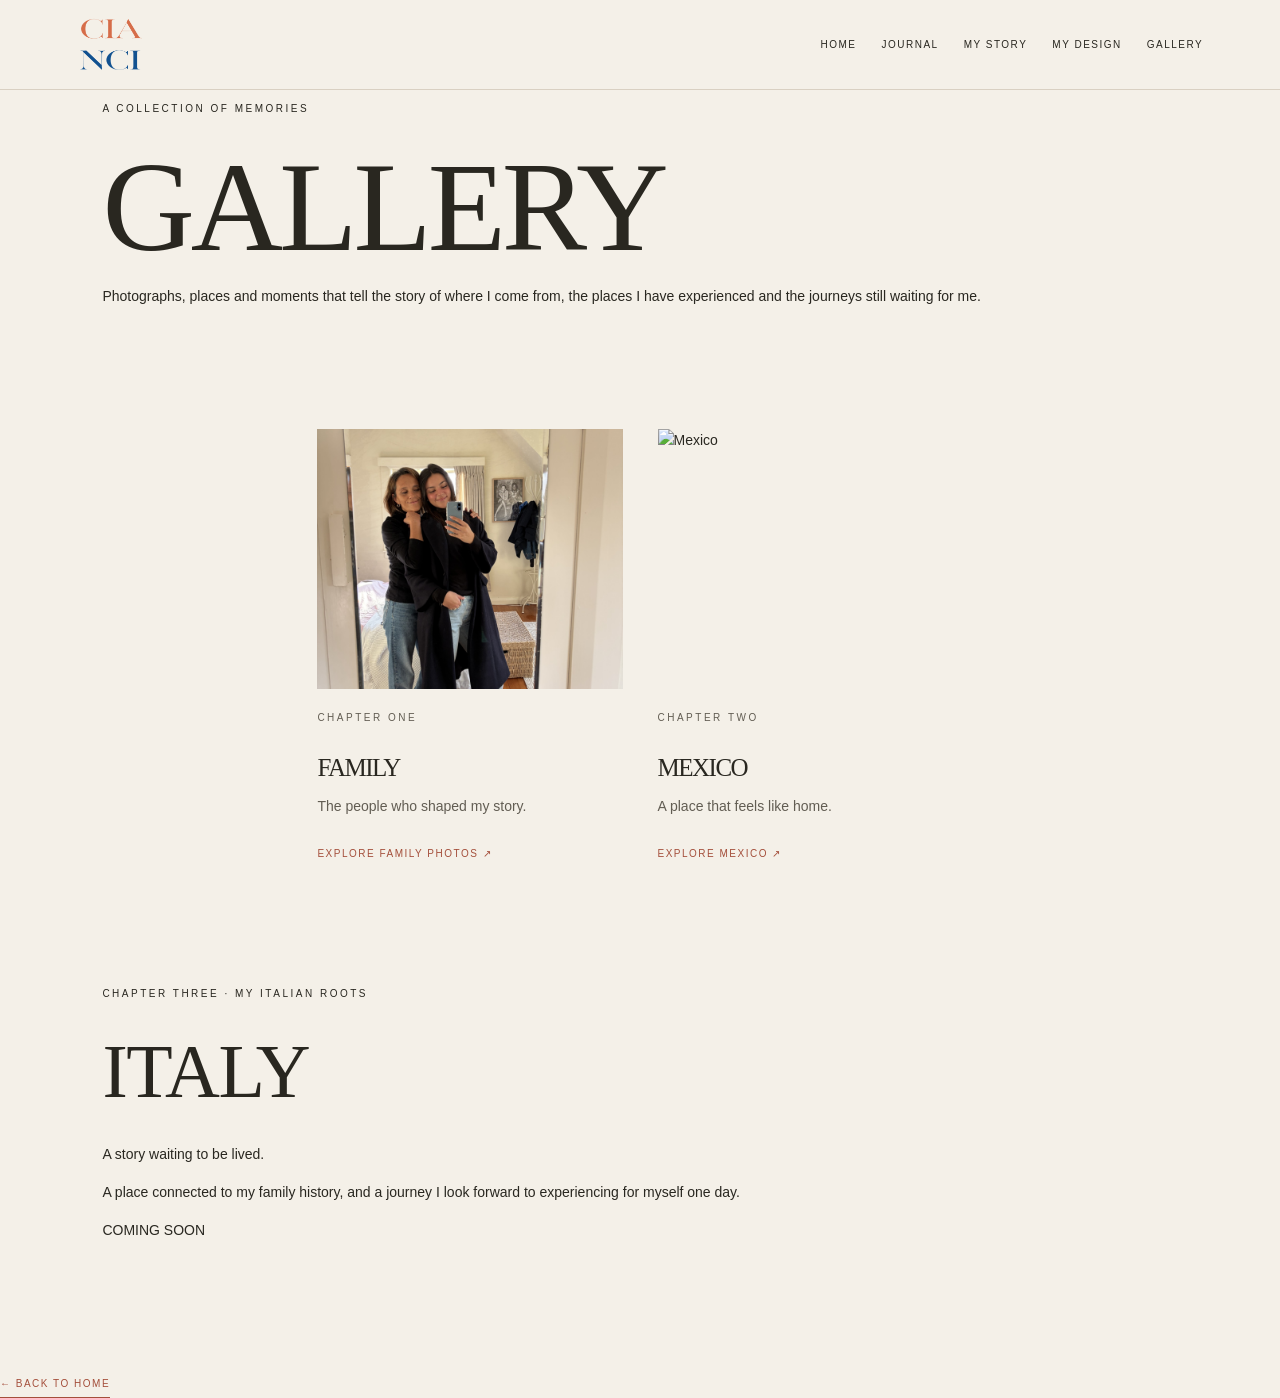
==== Valentina blog website/gallery.html @ 2d5ed2fd "Add files via upload" ====
<!DOCTYPE html>
<html lang="en">
<head>
    <meta charset="UTF-8">
    <meta name="viewport" content="width=device-width, initial-scale=1.0">
    <title>Gallery | Between Two Worlds</title>
    <link rel="stylesheet" href="style.css">
    <link rel="stylesheet" href="family-gallery.css">
</head>

<body>

<header>
    <a href="index.html" class="logo">
        <img src="between-two-worlds-logo-cropped.png" alt="Between Two Worlds logo">
    </a>

    <nav>
        <a href="index.html">HOME</a>
        <a href="index.html#journal">JOURNAL</a>
        <a href="index.html#about">MY STORY</a>
        <a href="index.html#ending">MY DESIGN</a>
        <a href="gallery.html">GALLERY</a>
    </nav>
</header>

<main class="gallery-page">

    <section class="gallery-intro">
        <p class="eyebrow">A COLLECTION OF MEMORIES</p>
        <h1>GALLERY</h1>
        <p>
            Photographs, places and moments that tell the story
            of where I come from, the places I have experienced
            and the journeys still waiting for me.
        </p>
    </section>

    <section class="gallery-collection">

        <a href="family.html" class="gallery-card">
            <div class="gallery-card-image">
                <img src="mum-and-me.jpg" alt="Family memories">
            </div>
            <p class="eyebrow">CHAPTER ONE</p>
            <h2>FAMILY</h2>
            <p>The people who shaped my story.</p>
            <span>EXPLORE FAMILY PHOTOS ↗</span>
        </a>

        <a href="mexico.html" class="gallery-card">
            <div class="gallery-card-image">
                <img src="IMG_7941.jpeg" alt="Mexico">
            </div>
            <p class="eyebrow">CHAPTER TWO</p>
            <h2>MEXICO</h2>
            <p>A place that feels like home.</p>
            <span>EXPLORE MEXICO ↗</span>
        </a>

    </section>

    <section class="italy-preview">
        <p class="eyebrow">CHAPTER THREE · MY ITALIAN ROOTS</p>
        <h2>ITALY</h2>
        <p class="italy-quote">A story waiting to be lived.</p>
        <p>
            A place connected to my family history, and a journey
            I look forward to experiencing for myself one day.
        </p>
        <span>COMING SOON</span>
    </section>

    <a href="index.html" class="back-link">← BACK TO HOME</a>

</main>

</body>
</html>
---- Valentina blog website/style.css ----
/* GENERAL STYLE */

* {
    box-sizing: border-box;
}

html {
    scroll-behavior: smooth;
}

body {
    margin: 0;
    padding: 0;
    background-color: #F4F0E8;
    color: #292720;
    font-family: Arial, sans-serif;
    font-size: 14px;
    line-height: 1.7;
}

a {
    color: inherit;
    text-decoration: none;
}

h1, h2, h3 {
    font-family: Georgia, "Times New Roman", serif;
    font-weight: normal;
}

em {
    color: #A44F3B;
    font-weight: normal;
}


/* HEADER / NAVIGATION */

header {
    padding: 16px 6%;
    display: flex;
    justify-content: space-between;
    align-items: center;
    border-bottom: 1px solid #D9D0C2;
}

/* PERSONAL LOGO */

.logo {
    display: inline-flex;
    align-items: center;
    flex-shrink: 0;
}

.logo img {
    display: block;
    width: 68px;
    height: auto;
    transition: opacity 0.3s ease;
}

.logo:hover img {
    opacity: 0.75;
}

/* NAVIGATION */

nav {
    display: flex;
    align-items: center;
    gap: 25px;
}

nav a {
    font-size: 10px;
    letter-spacing: 1.5px;
    transition: color 0.2s ease;
}

nav a:hover {
    color: #A44F3B;
}


/* HOMEPAGE INTRO */

.hero {
    padding: 85px 8% 60px;
}

.eyebrow,
.section-label {
    font-size: 10px;
    letter-spacing: 2.5px;
    text-transform: uppercase;
}

.eyebrow {
    margin-bottom: 28px;
}

h1 {
    font-size: clamp(60px, 10vw, 130px);
    line-height: 0.98;
    letter-spacing: -4px;
    margin: 0;
}

.hero-bottom {
    display: grid;
    grid-template-columns: 1fr 1fr;
    gap: 60px;
    align-items: start;
    margin-top: 40px;
}

.tagline {
    font-family: Georgia, serif;
    font-size: 23px;
    line-height: 1.5;
    font-style: italic;
    margin: 0;
}

.introduction {
    max-width: 470px;
    margin: 0;
    line-height: 1.9;
    color: #625D53;
}


/* FEATURE IMAGE */

.feature-image {
    width: 85%;
    max-width: 1000px;
    height: 450px;
    margin: 50px auto 100px;
    background-color: #DCCDBB;
    overflow: hidden;
}

.feature-image img {
    display: block;
    width: 100%;
    height: 100%;
    object-fit: cover;
    object-position: center;
}


/* MAIN CONTENT SECTIONS */

section:not(.hero) {
    padding: 0 8%;
    margin-bottom: 120px;
    scroll-margin-top: 35px;
}

.section-label {
    color: #A44F3B;
    margin-bottom: 25px;
}

h2 {
    font-size: clamp(42px, 6vw, 76px);
    line-height: 1.1;
    letter-spacing: -1.5px;
    margin: 0 0 30px;
}

.section-copy {
    max-width: 600px;
    color: #625D53;
    font-size: 14px;
    line-height: 2;
}

.section-copy p {
    margin-top: 0;
    margin-bottom: 25px;
}


/* FOOTER */

footer {
    border-top: 1px solid #D9D0C2;
    padding: 25px 6%;
    display: flex;
    justify-content: space-between;
    align-items: center;
    gap: 20px;
    font-size: 9px;
    letter-spacing: 1.5px;
}


/* MOBILE LAYOUT */

@media (max-width: 700px) {

    header {
        align-items: center;
        flex-direction: column;
        gap: 16px;
        padding: 18px 5%;
    }

    .logo img {
        width: 60px;
    }

    nav {
        justify-content: center;
        flex-wrap: wrap;
        gap: 12px 18px;
    }

    nav a {
        font-size: 9px;
    }

    .hero {
        padding: 65px 6% 45px;
    }

    h1 {
        font-size: clamp(48px, 11vw, 65px);
        letter-spacing: -2px;
    }

    .hero-bottom {
        grid-template-columns: 1fr;
        gap: 20px;
    }

    .tagline {
        font-size: 21px;
    }

    .feature-image {
        width: 88%;
        height: 280px;
        margin: 0 auto 80px;
    }

    section:not(.hero) {
        padding: 0 6%;
        margin-bottom: 85px;
    }

    h2 {
        font-size: 46px;
    }

    footer {
        flex-direction: column;
        align-items: flex-start;
        gap: 8px;
    }
}


/* SMALL MOBILE SCREENS */

@media (max-width: 380px) {

    nav {
        gap: 10px 13px;
    }

    nav a {
        font-size: 8px;
    }

    h1 {
        font-size: 46px;
    }

}
---- Valentina blog website/family-gallery.css ----
/* FAMILY GALLERY PAGE — works alongside your existing style.css */

.family-page { padding-bottom: 30px; }

.family-intro { padding: 85px 8% 65px; }

.family-title {
    font-size: clamp(54px, 9vw, 112px);
    line-height: 1;
    letter-spacing: -3px;
    margin: 0;
}

.family-intro-copy {
    max-width: 590px;
    margin: 38px 0 0 auto;
    color: #625D53;
    line-height: 1.9;
}

.family-lead {
    font-family: Georgia, "Times New Roman", serif;
    font-size: 22px;
    line-height: 1.5;
    color: #292720;
    margin: 0 0 15px;
}

.family-gallery {
    width: 84%;
    max-width: 1120px;
    margin: 0 auto 115px;
    display: grid;
    grid-template-columns: 1fr 1fr;
    gap: 58px 42px;
    align-items: start;
}

.gallery-item { margin: 0; min-width: 0; }
.gallery-item:nth-child(even) { margin-top: 75px; }

.gallery-item img {
    display: block;
    width: 100%;
    height: 490px;
    object-fit: cover;
    background: #DCCDBB;
}

.gallery-item-tall img { height: 560px; }
.gallery-item-wide img { height: 420px; }

.gallery-item figcaption {
    padding-top: 15px;
    font-family: Georgia, "Times New Roman", serif;
    font-size: 17px;
    color: #292720;
}

.gallery-item figcaption span {
    display: block;
    margin-bottom: 5px;
    color: #A44F3B;
    font-family: Arial, sans-serif;
    font-size: 9px;
    letter-spacing: 2px;
}

.family-ending { padding: 0 8%; margin: 0 0 110px; }
.family-ending h2 { font-size: clamp(42px, 6vw, 76px); }

.back-link {
    display: inline-block;
    margin-top: 12px;
    padding-bottom: 5px;
    border-bottom: 1px solid #A44F3B;
    color: #A44F3B;
    font-size: 10px;
    letter-spacing: 1.5px;
    transition: opacity 0.2s ease;
}
.back-link:hover { opacity: 0.65; }

@media (max-width: 700px) {
    .family-intro { padding: 65px 6% 45px; }
    .family-title { font-size: clamp(48px, 11vw, 68px); letter-spacing: -2px; }
    .family-intro-copy { margin: 28px 0 0; }
    .family-lead { font-size: 20px; }
    .family-gallery {
        width: 88%;
        grid-template-columns: 1fr;
        gap: 38px;
        margin-bottom: 80px;
    }
    .gallery-item:nth-child(even) { margin-top: 0; }
    .gallery-item img,
    .gallery-item-tall img,
    .gallery-item-wide img {
        height: auto;
        max-height: 620px;
        aspect-ratio: 4 / 5;
        object-fit: cover;
    }
    .family-ending { padding: 0 6%; margin-bottom: 80px; }
}
.gallery-button {
    display: inline-block;
    margin-top: 25px;
    padding: 13px 24px;
    border: 1px solid #A44F3B;
    color: #A44F3B;
    font-size: 10px;
    letter-spacing: 1.5px;
    text-decoration: none;
    transition: all 0.3s ease;
}

.gallery-button:hover {
    background-color: #A44F3B;
    color: #F4F0E8;
}/* Main gallery page layout */

.gallery-collection {
    display: grid;
    grid-template-columns: repeat(2, 1fr);
    gap: 35px;
    max-width: 850px;
    margin: 50px auto;
}

.gallery-card {
    text-decoration: none;
    color: #292720;
}

.gallery-card-image {
    width: 100%;
    height: 260px;
    overflow: hidden;
    margin-bottom: 20px;
}

.gallery-card-image img {
    width: 100%;
    height: 100%;
    object-fit: cover;
    display: block;
    transition: transform 0.4s ease;
}

.gallery-card:hover img {
    transform: scale(1.04);
}

.gallery-card h2 {
    font-family: Georgia, serif;
    font-size: 25px;
    font-weight: normal;
    margin: 8px 0;
}

.gallery-card p {
    color: #625D53;
}

.gallery-card span {
    display: inline-block;
    color: #A44F3B;
    font-size: 10px;
    letter-spacing: 1.5px;
    margin-top: 12px;
}

@media (max-width: 650px) {
    .gallery-collection {
        grid-template-columns: 1fr;
    }
}
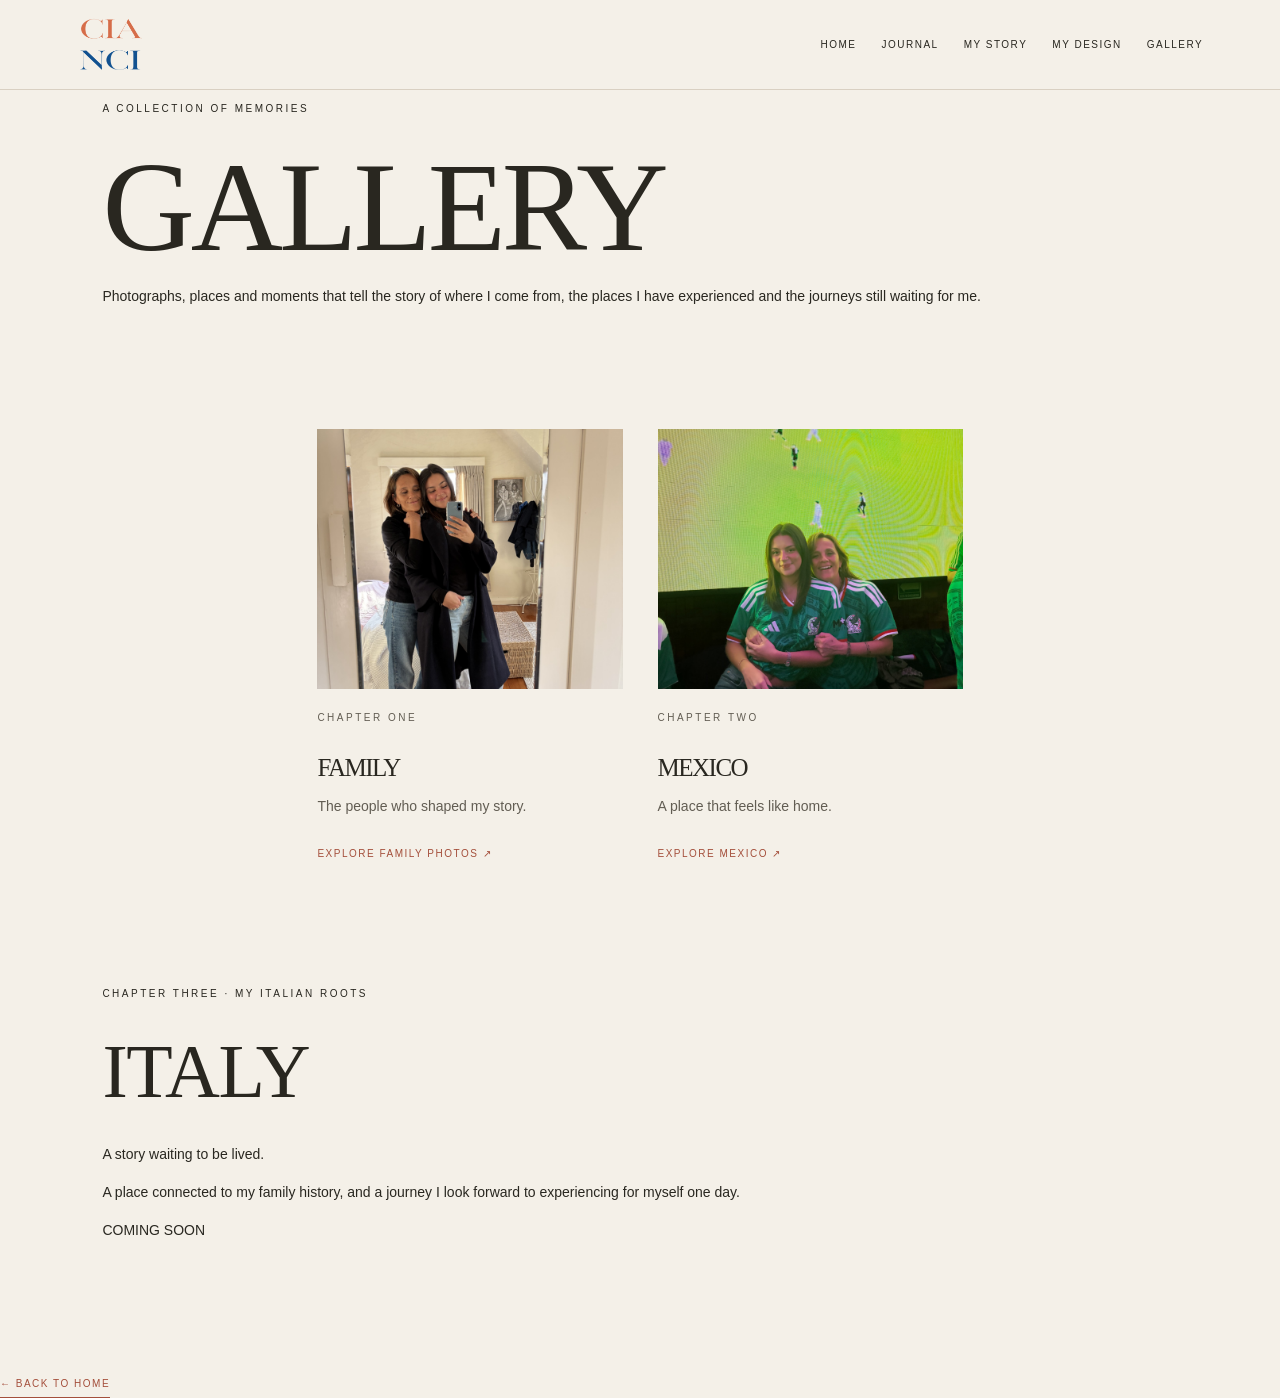
==== commit 8a7eeb92: "Update gallery.html" ====
--- a/Valentina blog website/gallery.html
+++ b/Valentina blog website/gallery.html
@@ -51,7 +51,7 @@
 
         <a href="mexico.html" class="gallery-card">
             <div class="gallery-card-image">
-                <img src="IMG_7941.jpeg" alt="Mexico">
+                <img src="mum and i .jpg" alt="Mexico">
             </div>
             <p class="eyebrow">CHAPTER TWO</p>
             <h2>MEXICO</h2>
@@ -77,4 +77,4 @@
 </main>
 
 </body>
-</html>+</html>
